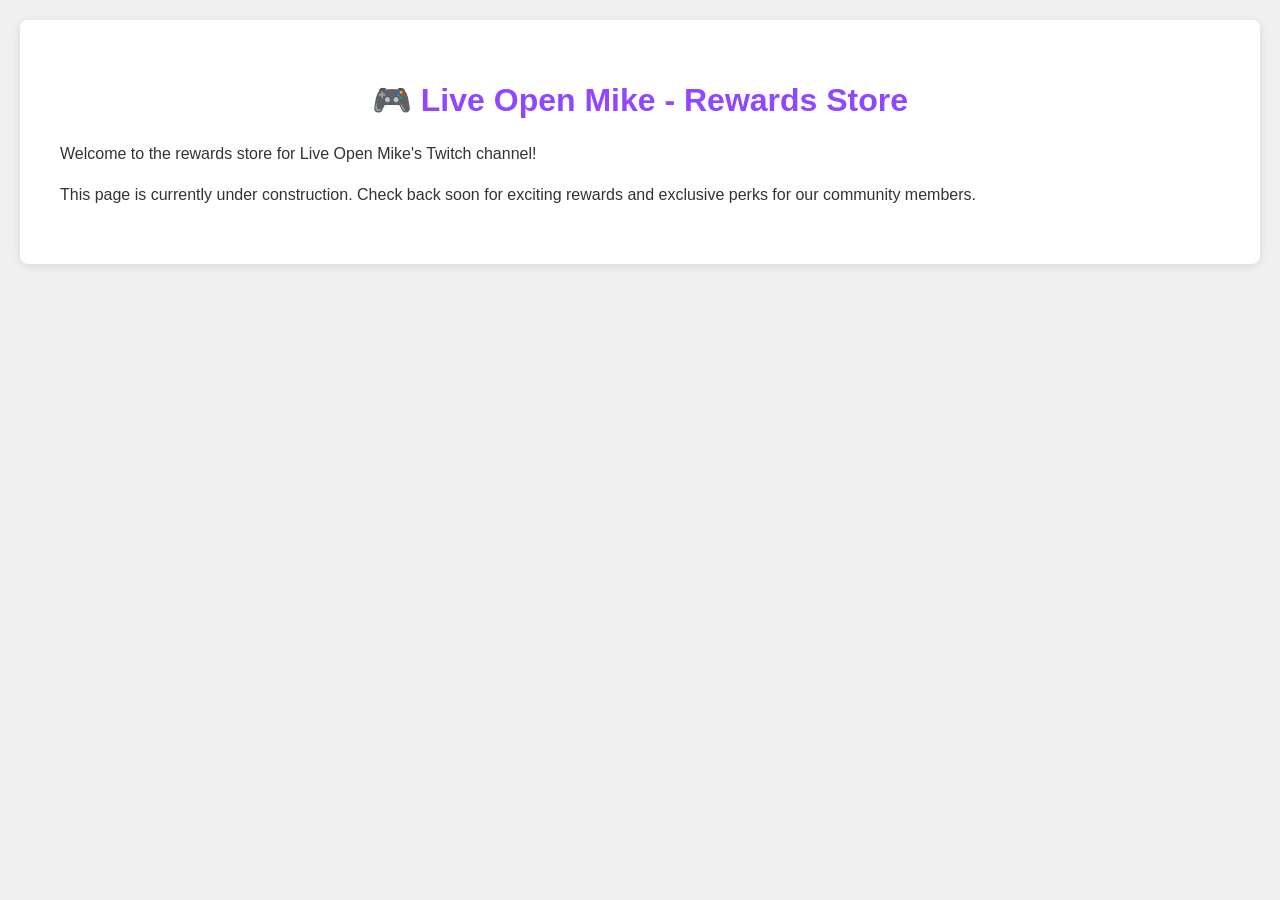
==== index.html @ a80e4b89 "Initial commit: Add index.html for GitHub Pages" ====
<!DOCTYPE html>
<html lang="en">
<head>
    <meta charset="UTF-8">
    <meta name="viewport" content="width=device-width, initial-scale=1.0">
    <title>Live Open Mike - Rewards Store</title>
    <style>
        body {
            font-family: Arial, sans-serif;
            margin: 0;
            padding: 20px;
            background-color: #f0f0f0;
        }
        .container {
            max-width: 1200px;
            margin: 0 auto;
            background-color: white;
            padding: 40px;
            border-radius: 8px;
            box-shadow: 0 2px 10px rgba(0,0,0,0.1);
        }
        h1 {
            color: #9146ff;
            text-align: center;
        }
        p {
            color: #333;
            line-height: 1.6;
        }
    </style>
</head>
<body>
    <div class="container">
        <h1>🎮 Live Open Mike - Rewards Store</h1>
        <p>Welcome to the rewards store for Live Open Mike's Twitch channel!</p>
        <p>This page is currently under construction. Check back soon for exciting rewards and exclusive perks for our community members.</p>
    </div>
</body>
</html>
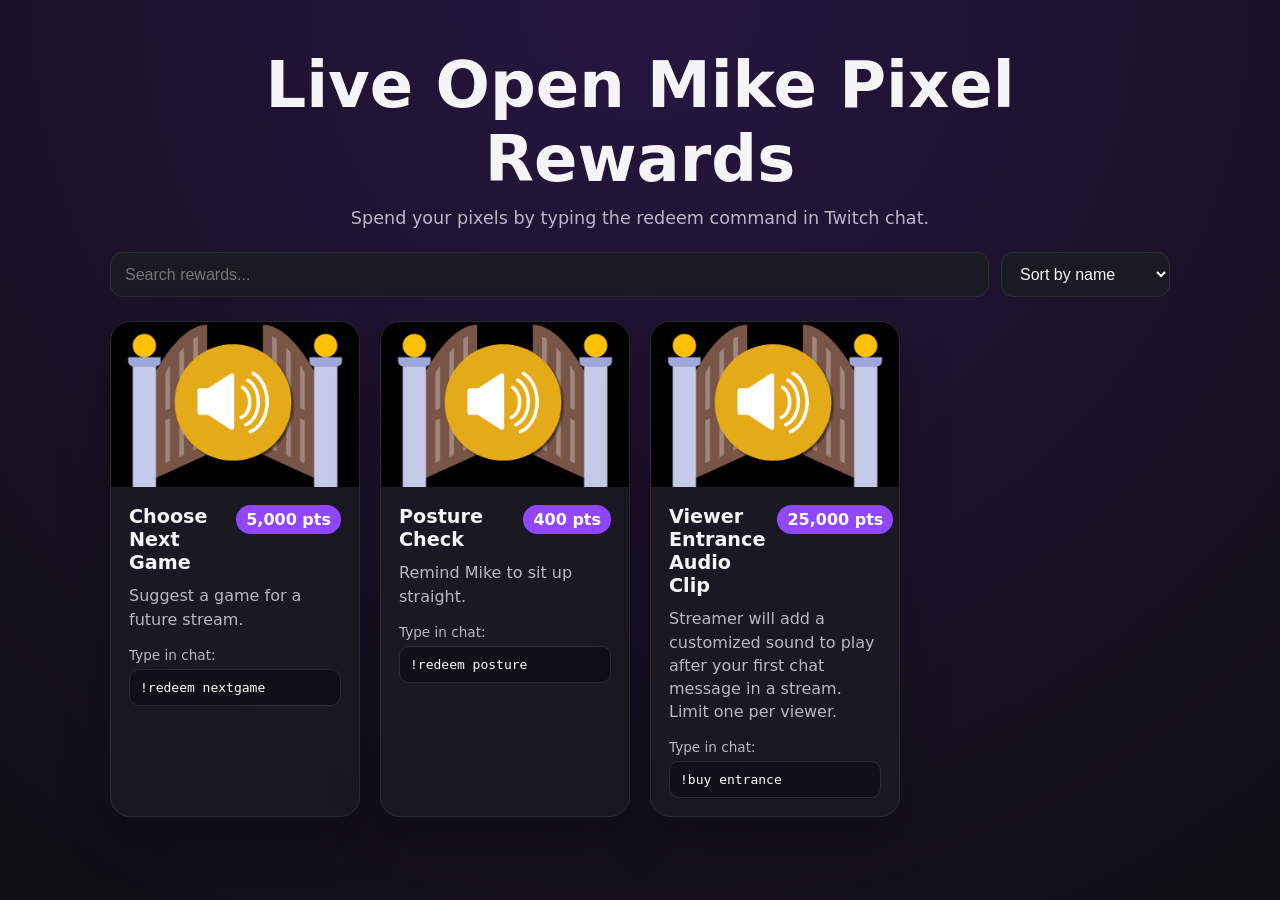
==== commit 6b45bfa6: "Refactor index.html for new rewards layout Updated to pull from rewards json (testing)" ====
--- a/index.html
+++ b/index.html
@@ -1,39 +1,226 @@
-<!DOCTYPE html>
+<!doctype html>
 <html lang="en">
 <head>
-    <meta charset="UTF-8">
-    <meta name="viewport" content="width=device-width, initial-scale=1.0">
-    <title>Live Open Mike - Rewards Store</title>
-    <style>
-        body {
-            font-family: Arial, sans-serif;
-            margin: 0;
-            padding: 20px;
-            background-color: #f0f0f0;
-        }
-        .container {
-            max-width: 1200px;
-            margin: 0 auto;
-            background-color: white;
-            padding: 40px;
-            border-radius: 8px;
-            box-shadow: 0 2px 10px rgba(0,0,0,0.1);
-        }
-        h1 {
-            color: #9146ff;
-            text-align: center;
-        }
-        p {
-            color: #333;
-            line-height: 1.6;
-        }
-    </style>
+  <meta charset="utf-8" />
+  <meta name="viewport" content="width=device-width, initial-scale=1" />
+  <title>Stream Rewards</title>
+  <style>
+    :root {
+      --bg: #0f0f14;
+      --card: #1a1a23;
+      --text: #f5f5f7;
+      --muted: #b8b8c7;
+      --accent: #9146ff;
+      --border: #2a2a36;
+    }
+
+    * {
+      box-sizing: border-box;
+    }
+
+    body {
+      margin: 0;
+      font-family: system-ui, -apple-system, BlinkMacSystemFont, "Segoe UI", sans-serif;
+      background: radial-gradient(circle at top, #251640, var(--bg));
+      color: var(--text);
+      min-height: 100vh;
+    }
+
+    header {
+      max-width: 1100px;
+      margin: 0 auto;
+      padding: 48px 20px 24px;
+      text-align: center;
+    }
+
+    h1 {
+      margin: 0 0 12px;
+      font-size: clamp(2rem, 5vw, 4rem);
+    }
+
+    .subtitle {
+      margin: 0;
+      color: var(--muted);
+      font-size: 1.1rem;
+    }
+
+    .toolbar {
+      max-width: 1100px;
+      margin: 0 auto 24px;
+      padding: 0 20px;
+      display: flex;
+      gap: 12px;
+      flex-wrap: wrap;
+    }
+
+    input, select {
+      background: var(--card);
+      color: var(--text);
+      border: 1px solid var(--border);
+      border-radius: 12px;
+      padding: 12px 14px;
+      font-size: 1rem;
+    }
+
+    input {
+      flex: 1;
+      min-width: 220px;
+    }
+
+    main {
+      max-width: 1100px;
+      margin: 0 auto;
+      padding: 0 20px 48px;
+      display: grid;
+      grid-template-columns: repeat(auto-fill, minmax(240px, 1fr));
+      gap: 20px;
+    }
+
+    .card {
+      background: rgba(26, 26, 35, 0.92);
+      border: 1px solid var(--border);
+      border-radius: 20px;
+      overflow: hidden;
+      box-shadow: 0 20px 50px rgba(0,0,0,0.25);
+    }
+
+    .card img {
+      width: 100%;
+      aspect-ratio: 3 / 2;
+      object-fit: cover;
+      display: block;
+      background: #222;
+    }
+
+    .card-body {
+      padding: 18px;
+    }
+
+    .name-row {
+      display: flex;
+      justify-content: space-between;
+      gap: 12px;
+      align-items: start;
+      margin-bottom: 10px;
+    }
+
+    h2 {
+      margin: 0;
+      font-size: 1.2rem;
+    }
+
+    .cost {
+      background: var(--accent);
+      color: white;
+      border-radius: 999px;
+      padding: 5px 10px;
+      font-weight: 700;
+      white-space: nowrap;
+    }
+
+    .description {
+      color: var(--muted);
+      line-height: 1.45;
+      margin: 0 0 16px;
+    }
+
+    .command-label {
+      color: var(--muted);
+      font-size: 0.85rem;
+      margin-bottom: 6px;
+    }
+
+    code {
+      display: block;
+      background: #101018;
+      border: 1px solid var(--border);
+      border-radius: 10px;
+      padding: 10px;
+      color: #fff;
+      overflow-wrap: anywhere;
+    }
+
+    .empty {
+      grid-column: 1 / -1;
+      text-align: center;
+      color: var(--muted);
+      padding: 40px;
+    }
+  </style>
 </head>
 <body>
-    <div class="container">
-        <h1>🎮 Live Open Mike - Rewards Store</h1>
-        <p>Welcome to the rewards store for Live Open Mike's Twitch channel!</p>
-        <p>This page is currently under construction. Check back soon for exciting rewards and exclusive perks for our community members.</p>
-    </div>
+  <header>
+    <h1>Live Open Mike Pixel Rewards</h1>
+    <p class="subtitle">Spend your pixels by typing the redeem command in Twitch chat.</p>
+  </header>
+
+  <section class="toolbar">
+    <input id="search" type="search" placeholder="Search rewards..." />
+    <select id="sort">
+      <option value="name">Sort by name</option>
+      <option value="cost-low">Cost: low to high</option>
+      <option value="cost-high">Cost: high to low</option>
+    </select>
+  </section>
+
+  <main id="rewards"></main>
+
+  <script>
+    const rewardsEl = document.querySelector("#rewards");
+    const searchEl = document.querySelector("#search");
+    const sortEl = document.querySelector("#sort");
+
+    let rewards = [];
+
+    async function loadRewards() {
+      const response = await fetch("rewards.json");
+      rewards = await response.json();
+      renderRewards();
+    }
+
+    function renderRewards() {
+      const query = searchEl.value.toLowerCase().trim();
+      const sort = sortEl.value;
+
+      let visibleRewards = rewards.filter((reward) => {
+        return (
+          reward.name.toLowerCase().includes(query) ||
+          reward.description.toLowerCase().includes(query) ||
+          reward.command.toLowerCase().includes(query)
+        );
+      });
+
+      visibleRewards.sort((a, b) => {
+        if (sort === "cost-low") return a.cost - b.cost;
+        if (sort === "cost-high") return b.cost - a.cost;
+        return a.name.localeCompare(b.name);
+      });
+
+      if (visibleRewards.length === 0) {
+        rewardsEl.innerHTML = `<div class="empty">No rewards found.</div>`;
+        return;
+      }
+
+      rewardsEl.innerHTML = visibleRewards.map((reward) => `
+        <article class="card">
+          <img src="${reward.thumbnail}" alt="${reward.name}">
+          <div class="card-body">
+            <div class="name-row">
+              <h2>${reward.name}</h2>
+              <span class="cost">${reward.cost.toLocaleString()} pts</span>
+            </div>
+            <p class="description">${reward.description}</p>
+            <div class="command-label">Type in chat:</div>
+            <code>${reward.command}</code>
+          </div>
+        </article>
+      `).join("");
+    }
+
+    searchEl.addEventListener("input", renderRewards);
+    sortEl.addEventListener("change", renderRewards);
+
+    loadRewards();
+  </script>
 </body>
-</html>+</html>
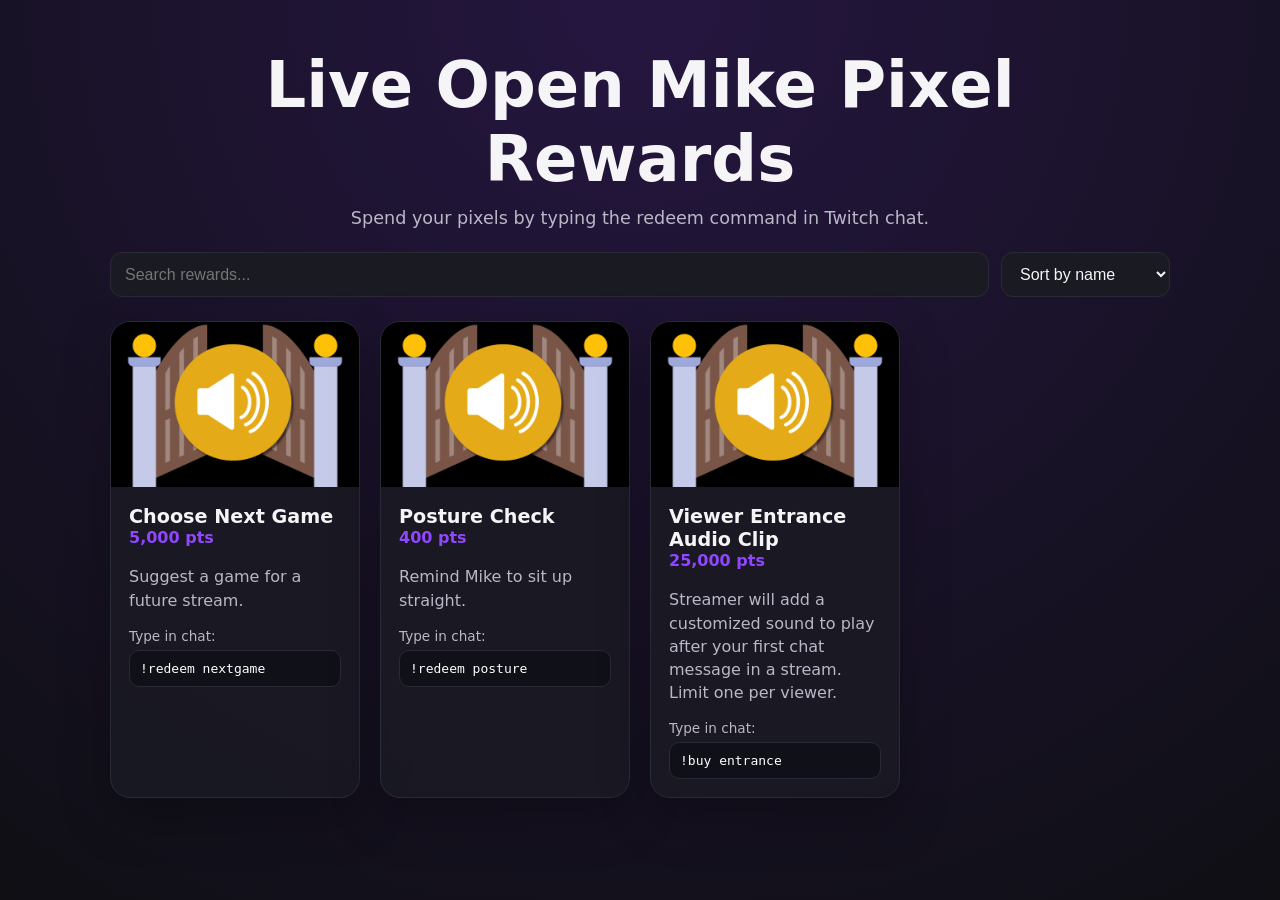
==== commit 2ec368f2: "Update styles for name-row, cost, and command-box Added copy code functionality and adjusted layout" ====
--- a/index.html
+++ b/index.html
@@ -96,27 +96,21 @@
       padding: 18px;
     }
 
-    .name-row {
-      display: flex;
-      justify-content: space-between;
-      gap: 12px;
-      align-items: start;
-      margin-bottom: 10px;
-    }
+.name-row {
+  margin-bottom: 6px;
+}
 
     h2 {
       margin: 0;
       font-size: 1.2rem;
     }
 
-    .cost {
-      background: var(--accent);
-      color: white;
-      border-radius: 999px;
-      padding: 5px 10px;
-      font-weight: 700;
-      white-space: nowrap;
-    }
+.cost {
+  display: inline-block;
+  color: var(--accent);
+  font-weight: 800;
+  margin-bottom: 12px;
+}
 
     .description {
       color: var(--muted);
@@ -129,6 +123,45 @@
       font-size: 0.85rem;
       margin-bottom: 6px;
     }
+
+    .command-box {
+  width: 100%;
+  display: flex;
+  align-items: center;
+  justify-content: space-between;
+  gap: 10px;
+  background: #101018;
+  border: 1px solid var(--border);
+  border-radius: 10px;
+  padding: 10px;
+  color: #fff;
+  cursor: pointer;
+  font: inherit;
+  text-align: left;
+}
+
+.command-box code {
+  background: transparent;
+  border: 0;
+  padding: 0;
+  color: #fff;
+  overflow-wrap: anywhere;
+  font-family: ui-monospace, SFMono-Regular, Menlo, Monaco, Consolas, "Liberation Mono", monospace;
+}
+
+.copy-icon {
+  flex: 0 0 auto;
+  color: var(--muted);
+  font-size: 1rem;
+}
+
+.command-box:hover {
+  border-color: var(--accent);
+}
+
+.command-box.copied {
+  border-color: var(--accent);
+}
 
     code {
       display: block;
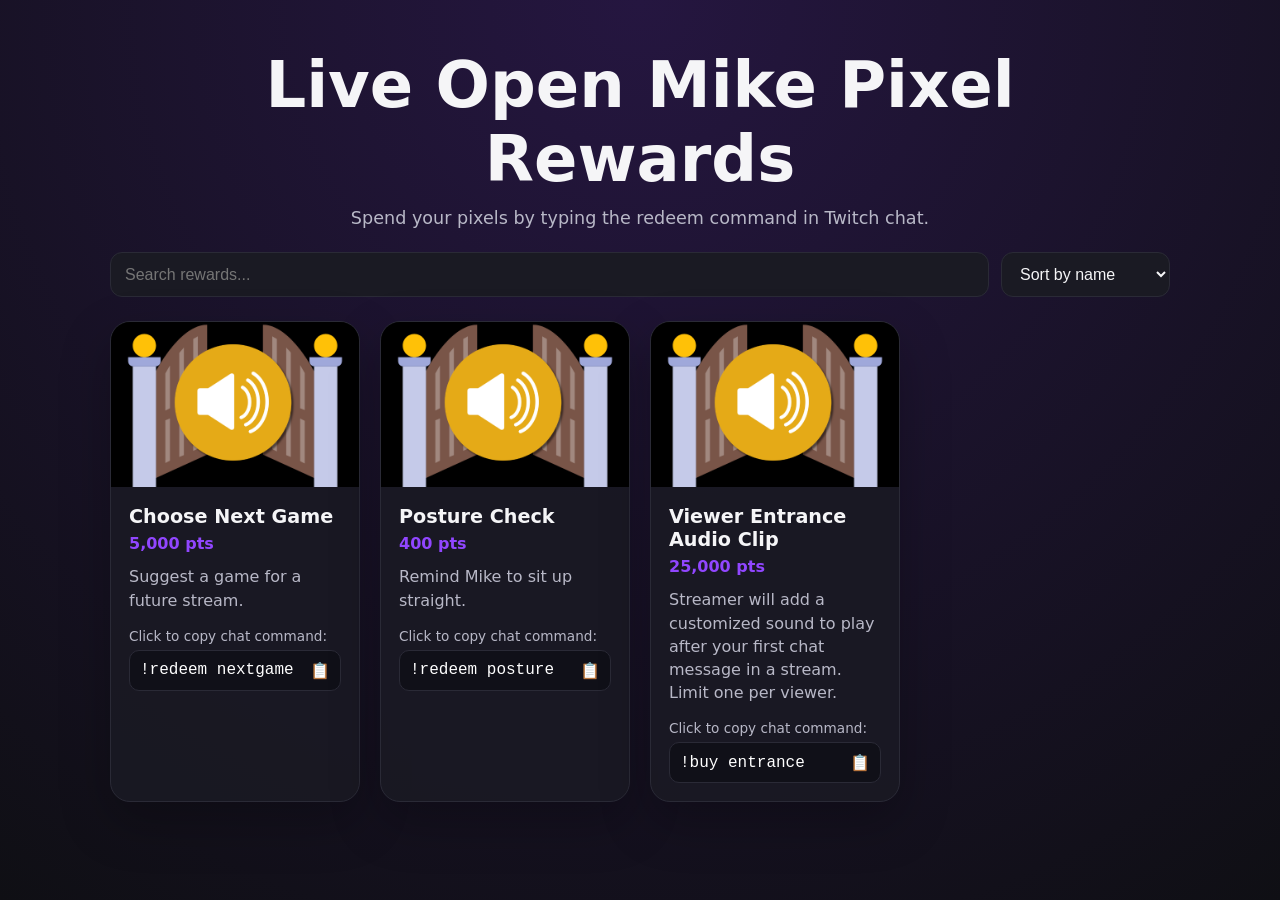
==== commit 559a5efc: "Refactor reward display and add copy command feature Fixed error with copying" ====
--- a/index.html
+++ b/index.html
@@ -238,13 +238,16 @@
         <article class="card">
           <img src="${reward.thumbnail}" alt="${reward.name}">
           <div class="card-body">
-            <div class="name-row">
-              <h2>${reward.name}</h2>
-              <span class="cost">${reward.cost.toLocaleString()} pts</span>
-            </div>
-            <p class="description">${reward.description}</p>
-            <div class="command-label">Type in chat:</div>
-            <code>${reward.command}</code>
+<div class="name-row">
+  <h2>${reward.name}</h2>
+</div>
+<div class="cost">${reward.cost.toLocaleString()} pts</div>
+<p class="description">${reward.description}</p>
+<div class="command-label">Click to copy chat command:</div>
+<button class="command-box" type="button" data-command="${reward.command}">
+  <code>${reward.command}</code>
+  <span class="copy-icon" aria-hidden="true">📋</span>
+</button>
           </div>
         </article>
       `).join("");
@@ -252,6 +255,30 @@
 
     searchEl.addEventListener("input", renderRewards);
     sortEl.addEventListener("change", renderRewards);
+
+    rewardsEl.addEventListener("click", async (event) => {
+  const button = event.target.closest(".command-box");
+  if (!button) return;
+
+  const command = button.dataset.command;
+
+  try {
+    await navigator.clipboard.writeText(command);
+
+    const icon = button.querySelector(".copy-icon");
+    const originalIcon = icon.textContent;
+
+    icon.textContent = "✅";
+    button.classList.add("copied");
+
+    setTimeout(() => {
+      icon.textContent = originalIcon;
+      button.classList.remove("copied");
+    }, 1200);
+  } catch (error) {
+    alert(`Copy this command: ${command}`);
+  }
+});
 
     loadRewards();
   </script>
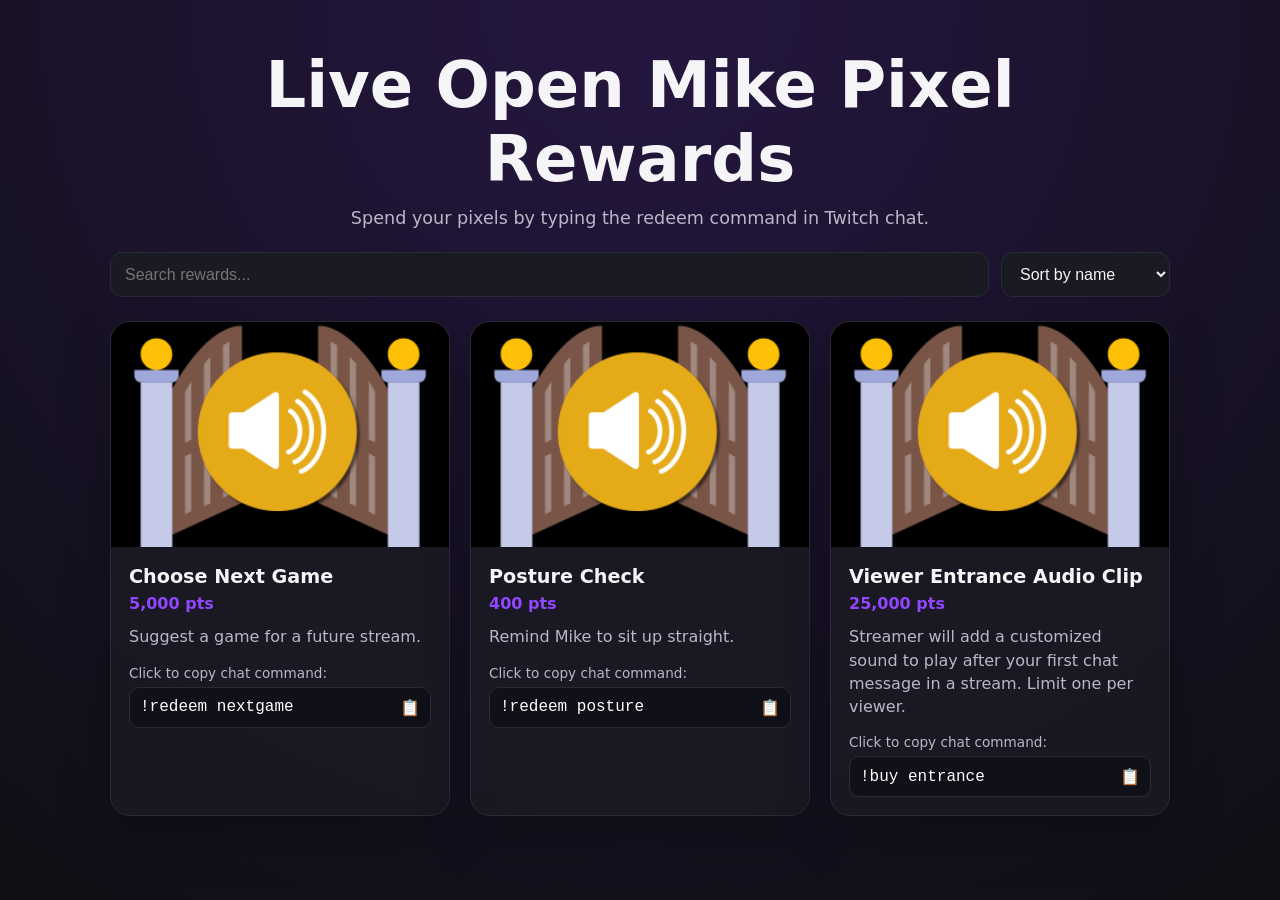
==== commit ccfec4f1: "Increase minimum column width in grid layout" ====
--- a/index.html
+++ b/index.html
@@ -72,7 +72,7 @@
       margin: 0 auto;
       padding: 0 20px 48px;
       display: grid;
-      grid-template-columns: repeat(auto-fill, minmax(240px, 1fr));
+      grid-template-columns: repeat(auto-fill, minmax(280px, 1fr));
       gap: 20px;
     }
 
